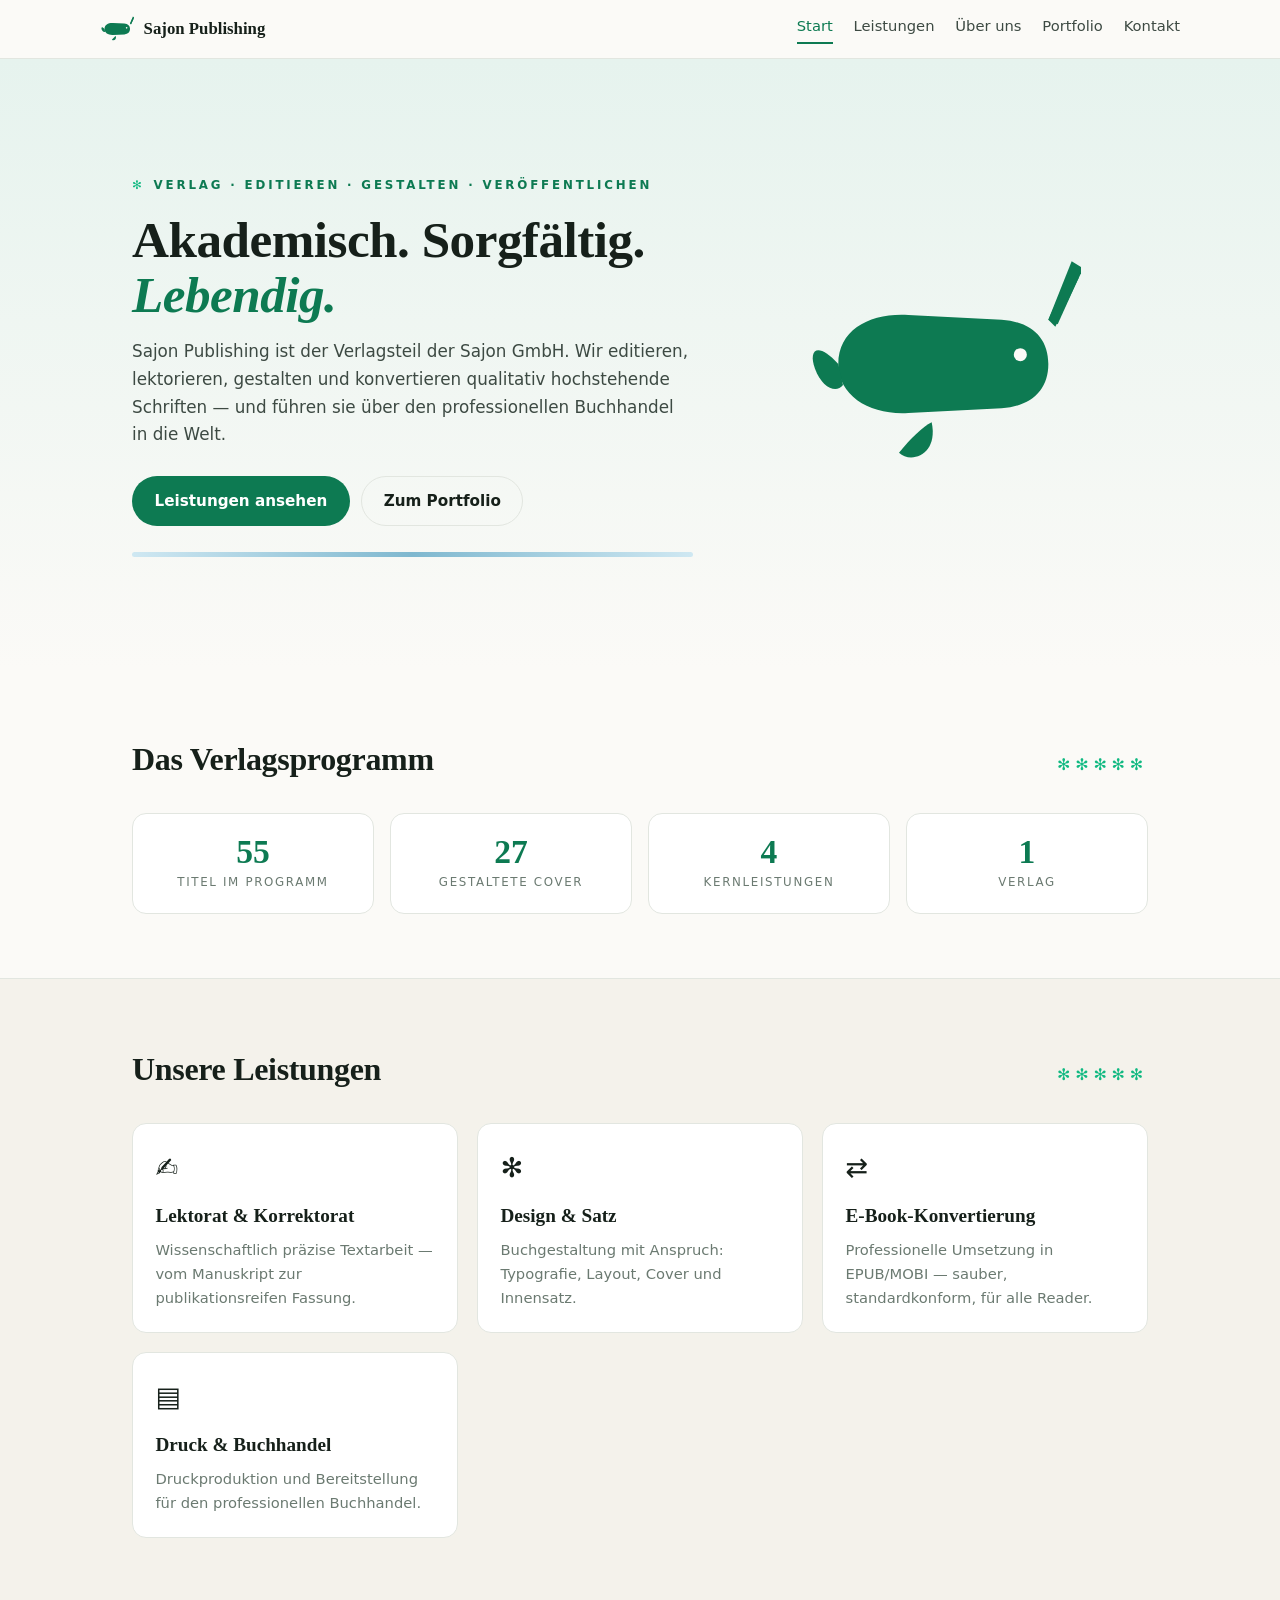
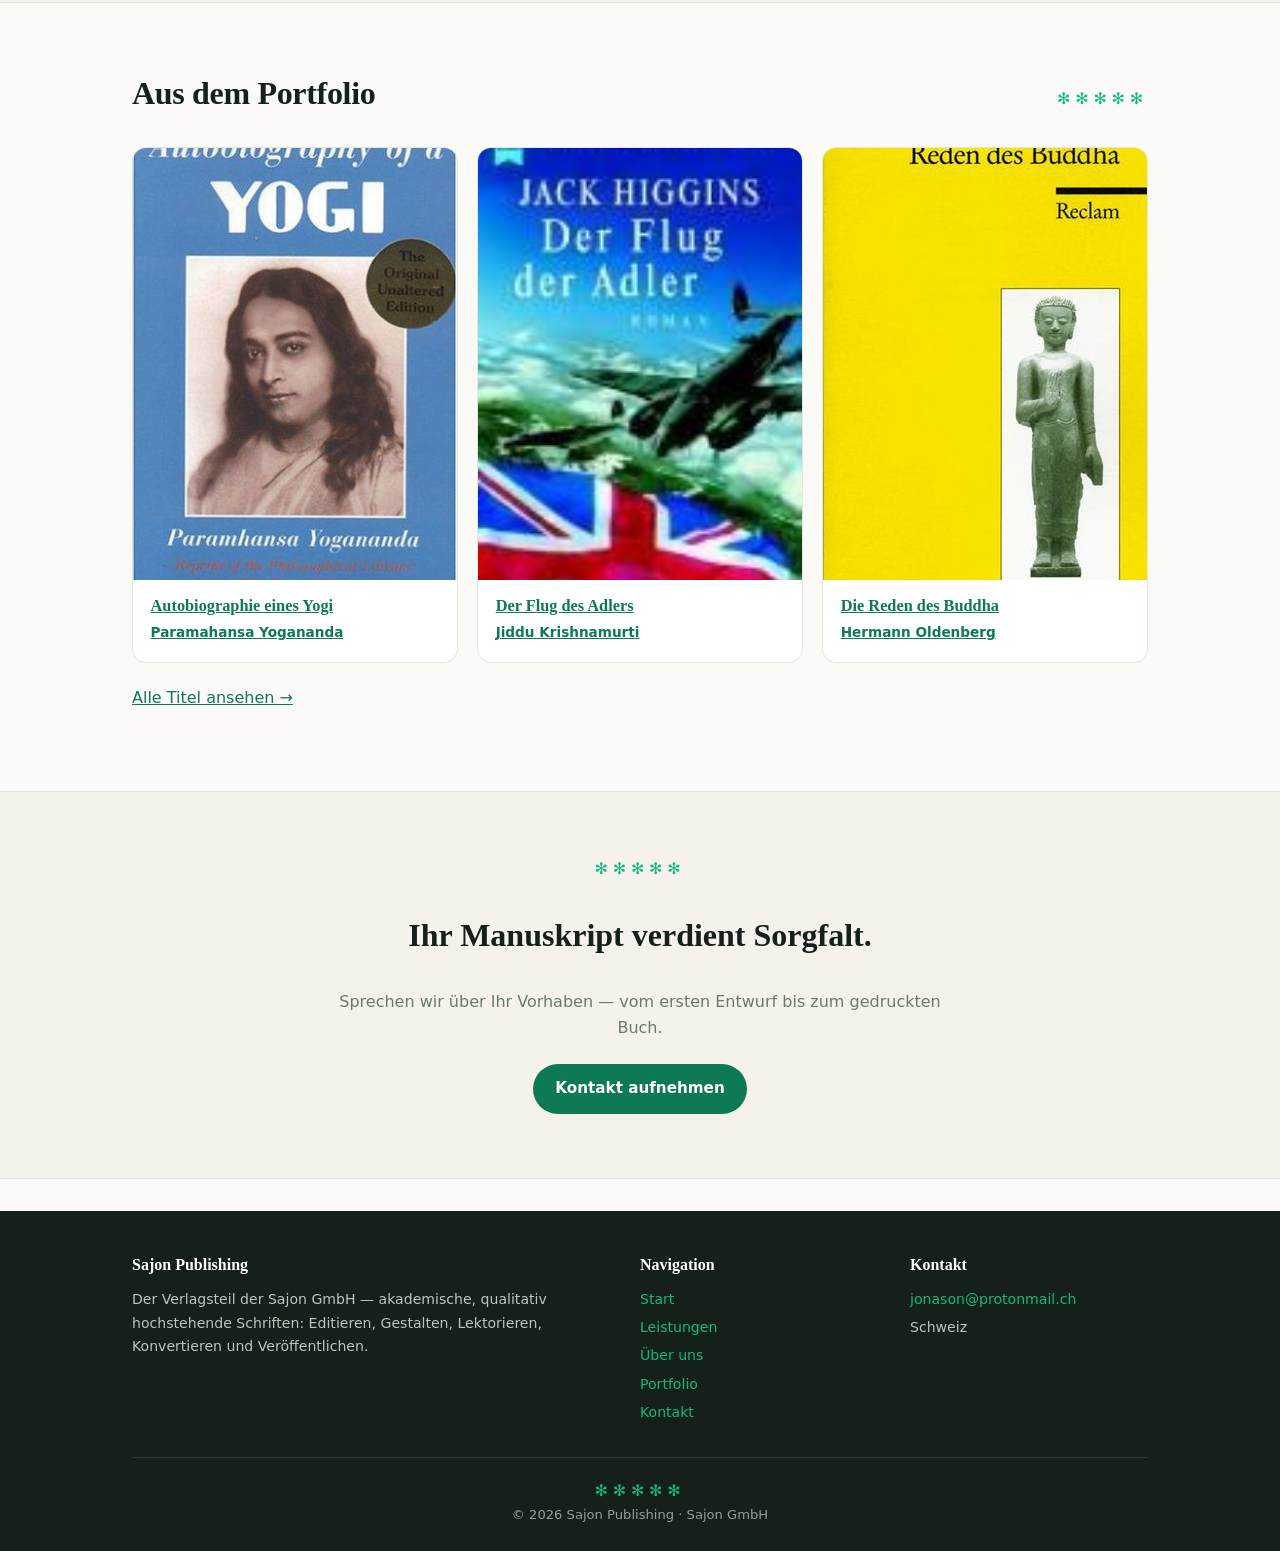
==== index.html @ ee91ffae "Initial commit: SAJON Publishing Website v1.0" ====
<!DOCTYPE html>
<html lang="de">
<head>
<meta charset="UTF-8" />
<meta name="viewport" content="width=device-width, initial-scale=1.0" />
<title>Start · Sajon Publishing</title>
<link rel="stylesheet" href="css/sajon-design-system.css" />
<link rel="icon" href="assets/narwhal.svg" type="image/svg+xml" />
</head>
<body>
<header class="site-header">
  <div class="container nav">
    <a class="brand" href="index.html"><img src="assets/narwhal.svg" alt="Narwal-Logo" /> Sajon Publishing</a>
    <nav class="nav-links">
      <a href="index.html" class="active">Start</a>
      <a href="leistungen.html">Leistungen</a>
      <a href="ueber-uns.html">Über uns</a>
      <a href="portfolio.html">Portfolio</a>
      <a href="kontakt.html">Kontakt</a>
    </nav>
  </div>
</header>

<section class="hero">
  <div class="container">
    <div>
      <span class="eyebrow"><span class="star">✻</span> Verlag · Editieren · Gestalten · Veröffentlichen</span>
      <h1>Akademisch. Sorgfältig.<br /><em>Lebendig.</em></h1>
      <p class="lead">Sajon Publishing ist der Verlagsteil der Sajon GmbH. Wir editieren, lektorieren, gestalten und konvertieren qualitativ hochstehende Schriften — und führen sie über den professionellen Buchhandel in die Welt.</p>
      <div style="display:flex;gap:.7rem;flex-wrap:wrap">
        <a class="btn btn-primary" href="leistungen.html">Leistungen ansehen</a>
        <a class="btn btn-ghost" href="portfolio.html">Zum Portfolio</a>
      </div>
      <div class="ice-stripe"></div>
    </div>
    <div class="hero-art"><img src="assets/narwhal.svg" alt="Sajon Publishing Narwal" /></div>
  </div>
</section>

<section>
  <div class="container">
    <div class="sec-head"><h2>Das Verlagsprogramm</h2><span class="stars">✻✻✻✻✻</span></div>
    <div class="stats">
      <div class="stat"><div class="num">55</div><div class="lbl">Titel im Programm</div></div>
      <div class="stat"><div class="num">27</div><div class="lbl">Gestaltete Cover</div></div>
      <div class="stat"><div class="num">4</div><div class="lbl">Kernleistungen</div></div>
      <div class="stat"><div class="num">1</div><div class="lbl">Verlag</div></div>
    </div>
  </div>
</section>

<section class="sec-alt">
  <div class="container">
    <div class="sec-head"><h2>Unsere Leistungen</h2><span class="stars">✻✻✻✻✻</span></div>
    <div class="grid">
      <a class="card card-link" href="leistungen.html"><span class="icon">✍</span><h3>Lektorat &amp; Korrektorat</h3><p>Wissenschaftlich präzise Textarbeit — vom Manuskript zur publikationsreifen Fassung.</p></a>
      <a class="card card-link" href="leistungen.html"><span class="icon">✻</span><h3>Design &amp; Satz</h3><p>Buchgestaltung mit Anspruch: Typografie, Layout, Cover und Innensatz.</p></a>
      <a class="card card-link" href="leistungen.html"><span class="icon">⇄</span><h3>E-Book-Konvertierung</h3><p>Professionelle Umsetzung in EPUB/MOBI — sauber, standardkonform, für alle Reader.</p></a>
      <a class="card card-link" href="leistungen.html"><span class="icon">▤</span><h3>Druck &amp; Buchhandel</h3><p>Druckproduktion und Bereitstellung für den professionellen Buchhandel.</p></a>
    </div>
  </div>
</section>

<section>
  <div class="container">
    <div class="sec-head"><h2>Aus dem Portfolio</h2><span class="stars">✻✻✻✻✻</span></div>
    <div class="grid">
      <a class="book" href="portfolio.html"><img src="assets/covers/yogananda.jpg" alt="Autobiographie eines Yogi" /><div class="book-body"><h3>Autobiographie eines Yogi</h3><span class="author">Paramahansa Yogananda</span></div></a>
      <a class="book" href="portfolio.html"><img src="assets/covers/krishnamurti_adler.jpg" alt="Der Flug des Adlers" /><div class="book-body"><h3>Der Flug des Adlers</h3><span class="author">Jiddu Krishnamurti</span></div></a>
      <a class="book" href="portfolio.html"><img src="assets/covers/reden_buddha.jpg" alt="Die Reden des Buddha" /><div class="book-body"><h3>Die Reden des Buddha</h3><span class="author">Hermann Oldenberg</span></div></a>
    </div>
    <p style="margin-top:1.4rem"><a href="portfolio.html">Alle Titel ansehen →</a></p>
  </div>
</section>

<section class="sec-alt">
  <div class="container" style="text-align:center">
    <span class="stars">✻✻✻✻✻</span>
    <h2 style="font-family:var(--serif);font-size:clamp(1.4rem,3vw,2rem)">Ihr Manuskript verdient Sorgfalt.</h2>
    <p style="color:var(--muted);max-width:60ch;margin:0 auto 1.4rem">Sprechen wir über Ihr Vorhaben — vom ersten Entwurf bis zum gedruckten Buch.</p>
    <a class="btn btn-primary" href="kontakt.html">Kontakt aufnehmen</a>
  </div>
</section>

<footer class="site-footer">
  <div class="container">
    <div class="footer-grid">
      <div>
        <h4>Sajon Publishing</h4>
        <p>Der Verlagsteil der Sajon GmbH — akademische, qualitativ hochstehende Schriften: Editieren, Gestalten, Lektorieren, Konvertieren und Veröffentlichen.</p>
      </div>
      <div>
        <h4>Navigation</h4>
        <ul>
          <li><a href="index.html">Start</a></li>
          <li><a href="leistungen.html">Leistungen</a></li>
          <li><a href="ueber-uns.html">Über uns</a></li>
          <li><a href="portfolio.html">Portfolio</a></li>
          <li><a href="kontakt.html">Kontakt</a></li>
        </ul>
      </div>
      <div>
        <h4>Kontakt</h4>
        <ul>
          <li><a href="mailto:jonason@protonmail.ch">jonason@protonmail.ch</a></li>
          <li>Schweiz</li>
        </ul>
      </div>
    </div>
    <div class="footer-bottom">
      <span class="stars">✻✻✻✻✻</span><br />
      © 2026 Sajon Publishing · Sajon GmbH
    </div>
  </div>
</footer>
</body>
</html>
---- css/sajon-design-system.css ----
/* ==========================================================================
   SAJON Publishing — Design-System (sajon-design-system.css)
   Motive: Narwal · Smaragdgrün · Eisblau · ✻-Ornament-Sterne
   ========================================================================== */
:root{
  /* Farb-Tokens */
  --emerald:#0d7a52;
  --emerald-bright:#10b981;
  --emerald-dark:#0a5c3e;
  --emerald-tint:#e6f3ee;
  --ice:#cfe8f2;
  --ice-deep:#7fb8cf;
  --ice-light:#e9f4f8;
  --ink:#16201a;
  --ink-soft:#3d4a43;
  --muted:#6b7a71;
  --paper:#fbfaf7;
  --paper-2:#f4f2eb;
  --line:#e2e6e0;
  --card:#ffffff;
  /* Typografie-Tokens */
  --serif:Georgia,"Iowan Old Style","Palatino Linotype","Book Antiqua",serif;
  --sans:system-ui,-apple-system,"Segoe UI",Roboto,Helvetica,Arial,sans-serif;
  /* Effekt-Tokens */
  --radius:14px;
  --shadow:0 10px 30px rgba(22,32,26,.08);
}
*{box-sizing:border-box}
html{scroll-behavior:smooth}
body{margin:0;font-family:var(--sans);color:var(--ink);background:var(--paper);line-height:1.65;-webkit-font-smoothing:antialiased}
a{color:var(--emerald)}
img{max-width:100%;display:block}
.container{max-width:1080px;margin:0 auto;padding-left:clamp(1rem,4vw,2rem);padding-right:clamp(1rem,4vw,2rem)}
section{padding:clamp(2.5rem,6vw,4rem) 0}

/* ---------- Header / Navigation ---------- */
.site-header{position:sticky;top:0;z-index:50;background:rgba(251,250,247,.92);backdrop-filter:blur(10px);border-bottom:1px solid var(--line)}
.nav{display:flex;align-items:center;gap:1.2rem;padding:.75rem 0}
.brand{display:flex;align-items:center;gap:.6rem;text-decoration:none;color:var(--ink);font-family:var(--serif);font-weight:700;font-size:1.05rem}
.brand img{width:34px;height:34px}
.nav-links{margin-left:auto;display:flex;gap:1.3rem;flex-wrap:wrap}
.nav-links a{color:var(--ink-soft);text-decoration:none;font-size:.92rem;padding-bottom:3px;border-bottom:2px solid transparent;transition:.15s}
.nav-links a:hover{color:var(--emerald)}
.nav-links a.active{color:var(--emerald);border-color:var(--emerald)}

/* ---------- Eyebrow / Ornament ---------- */
.eyebrow{display:inline-flex;align-items:center;gap:.55rem;font-size:.74rem;letter-spacing:.24em;text-transform:uppercase;color:var(--emerald);font-weight:700;margin-bottom:1rem}
.eyebrow .star{color:var(--emerald-bright)}
.stars{color:var(--emerald-bright);letter-spacing:.3em;font-size:1rem}

/* ---------- Hero ---------- */
.hero{position:relative;overflow:hidden;background:linear-gradient(180deg,var(--emerald-tint),var(--paper))}
.hero .container{display:grid;grid-template-columns:1.15fr .85fr;gap:2.5rem;align-items:center;padding-top:3rem;padding-bottom:3rem}
.hero h1{font-family:var(--serif);font-weight:700;font-size:clamp(2rem,4.5vw,3.2rem);line-height:1.08;margin:0 0 1rem;letter-spacing:-.01em}
.hero h1 em{font-style:italic;color:var(--emerald)}
.hero .lead{color:var(--ink-soft);font-size:1.05rem;max-width:56ch;margin:0 0 1.7rem}
.hero-art{display:flex;align-items:center;justify-content:center}
.hero-art img{width:min(280px,85%)}
.ice-stripe{height:5px;background:linear-gradient(90deg,var(--ice) 0%,var(--ice-deep) 50%,var(--ice) 100%);border-radius:3px;margin-top:1.6rem}

/* ---------- Buttons ---------- */
.btn{display:inline-flex;align-items:center;gap:.5rem;padding:.72rem 1.35rem;border-radius:999px;font-weight:600;font-size:.95rem;text-decoration:none;border:1px solid transparent;transition:.2s;cursor:pointer}
.btn-primary{background:var(--emerald);color:#fff}
.btn-primary:hover{background:var(--emerald-bright)}
.btn-ghost{border-color:var(--line);color:var(--ink)}
.btn-ghost:hover{border-color:var(--emerald);color:var(--emerald)}

/* ---------- Sections ---------- */
.sec-head{display:flex;align-items:baseline;gap:1rem;margin-bottom:1.7rem}
.sec-head h2{font-family:var(--serif);font-size:clamp(1.5rem,3vw,2rem);margin:0;letter-spacing:-.01em}
.sec-head .stars{margin-left:auto}
.sec-alt{background:var(--paper-2);border-block:1px solid var(--line)}

/* ---------- Cards ---------- */
.grid{display:grid;grid-template-columns:repeat(auto-fill,minmax(250px,1fr));gap:1.2rem}
.card{background:var(--card);border:1px solid var(--line);border-radius:var(--radius);padding:1.35rem 1.4rem;transition:.22s}
.card h3{font-family:var(--serif);font-size:1.2rem;margin:0 0 .4rem}
.card p{color:var(--muted);font-size:.92rem;margin:0}
.card .icon{font-size:1.7rem;display:block;margin-bottom:.55rem}
.card-link{text-decoration:none;color:inherit}
.card-link:hover{border-color:var(--emerald-bright);transform:translateY(-3px);box-shadow:var(--shadow)}
.card .meta{display:block;font-size:.72rem;letter-spacing:.12em;text-transform:uppercase;color:var(--emerald);margin-bottom:.4rem}

/* ---------- Stats ---------- */
.stats{display:grid;grid-template-columns:repeat(auto-fit,minmax(150px,1fr));gap:1rem}
.stat{text-align:center;padding:1.3rem;background:var(--card);border:1px solid var(--line);border-radius:var(--radius)}
.stat .num{font-family:var(--serif);font-size:2.1rem;font-weight:700;color:var(--emerald);line-height:1}
.stat .lbl{font-size:.74rem;letter-spacing:.14em;text-transform:uppercase;color:var(--muted);margin-top:.3rem}

/* ---------- Workflow (Leistungen) ---------- */
.workflow{display:grid;grid-template-columns:repeat(auto-fit,minmax(190px,1fr));gap:1rem;counter-reset:step}
.step{background:var(--card);border:1px solid var(--line);border-radius:var(--radius);padding:1.2rem;position:relative}
.step::before{counter-increment:step;content:counter(step,decimal-leading-zero);font-family:var(--serif);font-size:1.8rem;font-weight:700;color:var(--emerald-bright);display:block;margin-bottom:.4rem}
.step h3{font-family:var(--serif);font-size:1.05rem;margin:0 0 .3rem}
.step p{font-size:.88rem;color:var(--muted);margin:0}

/* ---------- Portfolio / Filter ---------- */
.tabs{display:flex;gap:.5rem;flex-wrap:wrap;margin-bottom:1.4rem}
.tab{border:1px solid var(--line);background:var(--card);border-radius:999px;padding:.45rem 1rem;font-size:.88rem;cursor:pointer;transition:.18s;color:var(--ink-soft)}
.tab:hover{border-color:var(--emerald)}
.tab.active{background:var(--emerald);color:#fff;border-color:var(--emerald)}
.book{background:var(--card);border:1px solid var(--line);border-radius:var(--radius);overflow:hidden;transition:.22s}
.book:hover{border-color:var(--emerald-bright);transform:translateY(-3px);box-shadow:var(--shadow)}
.book img{width:100%;aspect-ratio:3/4;object-fit:cover}
.book .book-body{padding:1rem 1.1rem}
.book h3{font-family:var(--serif);font-size:1.02rem;margin:0 0 .2rem;line-height:1.25}
.book .author{font-size:.85rem;color:var(--emerald);font-weight:600}
.book .pub{font-size:.8rem;color:var(--muted);margin-top:.25rem}

/* ---------- Formular (Kontakt) ---------- */
.form{display:grid;gap:1rem}
.form label{font-size:.85rem;font-weight:600}
.form input,.form textarea{width:100%;padding:.7rem .85rem;border:1px solid var(--line);border-radius:10px;font:inherit;font-size:.95rem;background:var(--card);color:var(--ink)}
.form input:focus,.form textarea:focus{outline:2px solid var(--emerald-bright);border-color:transparent}
.two-col{display:grid;grid-template-columns:1fr 1fr;gap:1rem}
.kontakt-item{display:flex;gap:.8rem;align-items:flex-start;margin-bottom:1.1rem}
.kontakt-item .k-icon{font-size:1.3rem;flex:none}
.kontakt-item .k-val{font-size:.95rem}
.kontakt-item a{color:var(--emerald);text-decoration:none}
.kontakt-item a:hover{text-decoration:underline}

/* ---------- Footer ---------- */
.site-footer{background:var(--ink);color:#dfe7e1;padding:2.6rem 0 1.6rem;margin-top:2rem}
.site-footer a{color:var(--emerald-bright);text-decoration:none}
.site-footer a:hover{text-decoration:underline}
.footer-grid{display:grid;grid-template-columns:2fr 1fr 1fr;gap:2rem;margin-bottom:1.8rem}
.site-footer h4{font-family:var(--serif);font-size:1rem;margin:0 0 .6rem;color:#fff}
.site-footer p,.site-footer li{font-size:.88rem;color:#b9c5bd;margin:.3rem 0}
.site-footer ul{list-style:none;padding:0;margin:0}
.footer-bottom{border-top:1px solid #2b3a30;padding-top:1.2rem;text-align:center;font-size:.82rem;color:#8fa094}
.footer-bottom .stars{color:var(--emerald-bright)}

/* ---------- Responsive ---------- */
@media (max-width:820px){
  .hero .container{grid-template-columns:1fr}
  .hero-art{order:-1}
  .footer-grid{grid-template-columns:1fr}
  .two-col{grid-template-columns:1fr}
  .nav-links{gap:.8rem;font-size:.85rem}
}
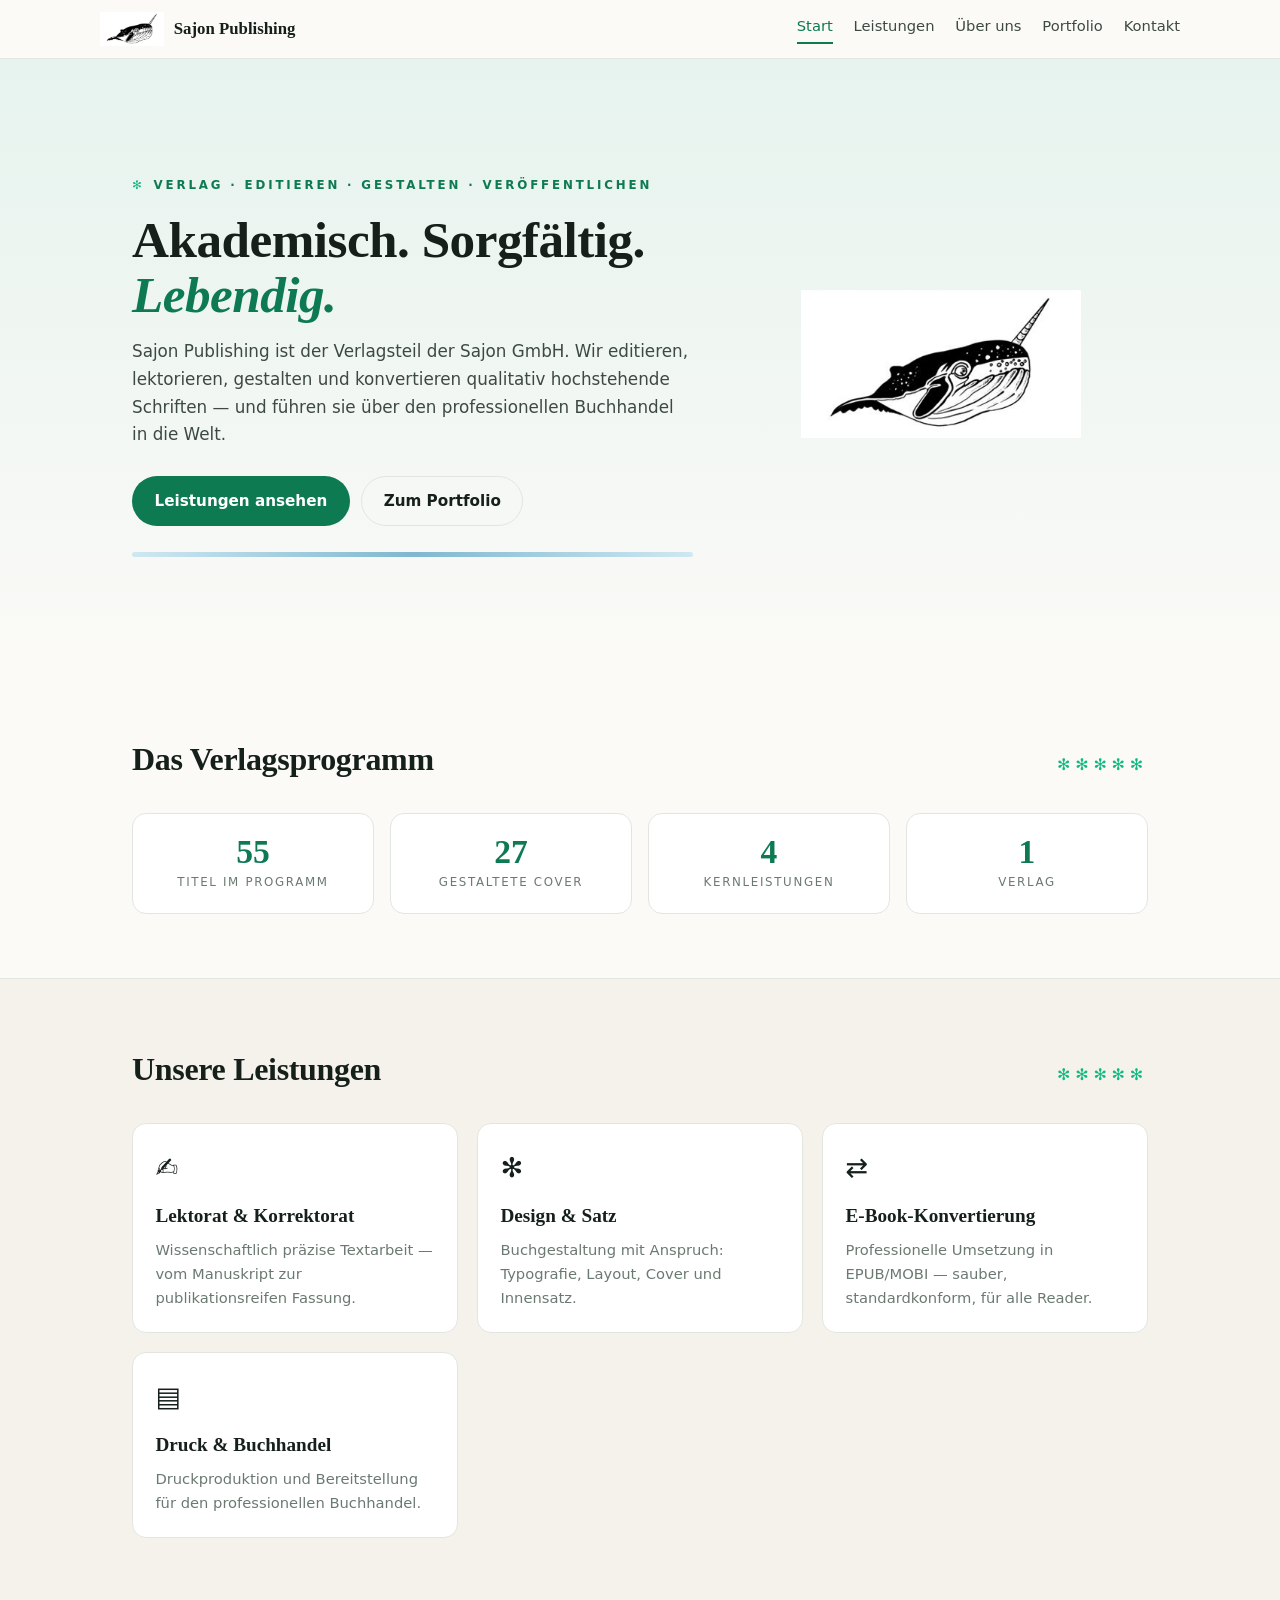
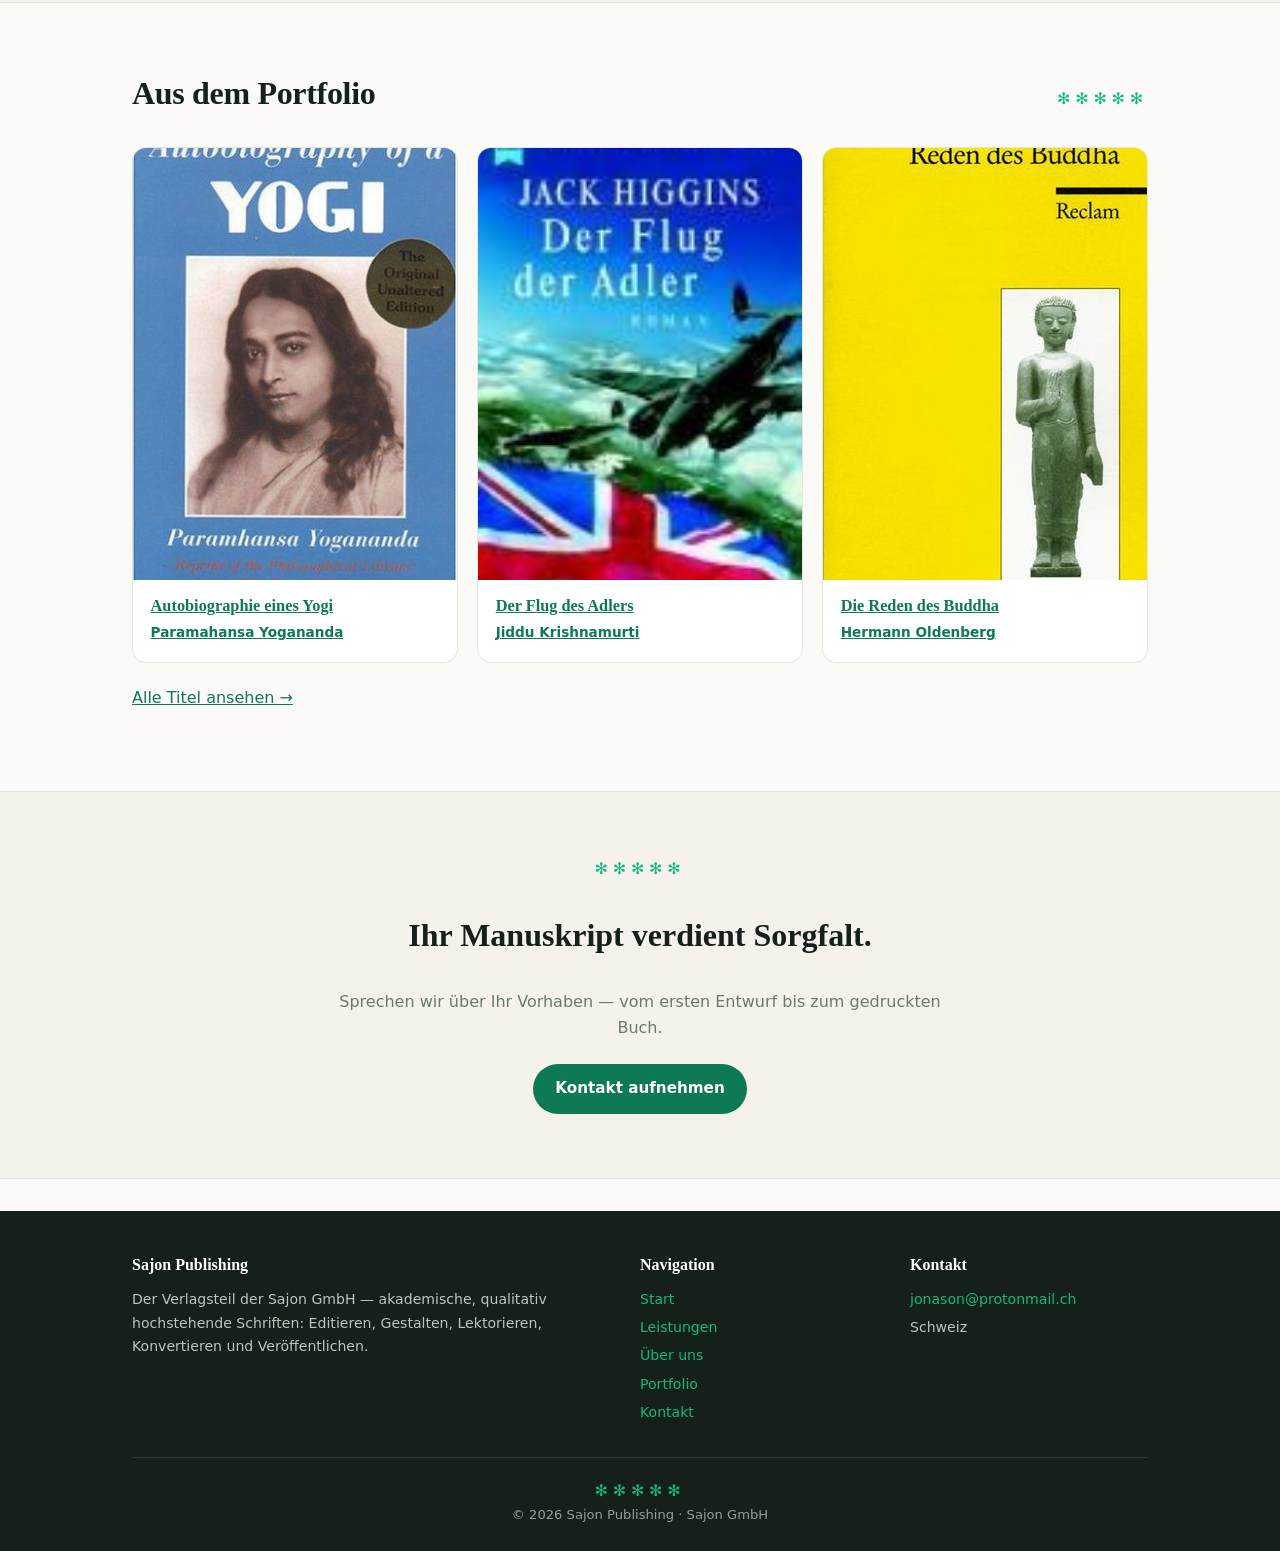
==== commit c8793782: "Original-Narwal-Logo (Sajon GmbH) als Website-Logo; ORCID ergänzt; Platzhalter-Logo archiviert" ====
--- a/index.html
+++ b/index.html
@@ -5,12 +5,12 @@
 <meta name="viewport" content="width=device-width, initial-scale=1.0" />
 <title>Start · Sajon Publishing</title>
 <link rel="stylesheet" href="css/sajon-design-system.css" />
-<link rel="icon" href="assets/narwhal.svg" type="image/svg+xml" />
+<link rel="icon" href="assets/logo.png" type="image/png" />
 </head>
 <body>
 <header class="site-header">
   <div class="container nav">
-    <a class="brand" href="index.html"><img src="assets/narwhal.svg" alt="Narwal-Logo" /> Sajon Publishing</a>
+    <a class="brand" href="index.html"><img src="assets/logo.png" alt="Narwal-Logo" /> Sajon Publishing</a>
     <nav class="nav-links">
       <a href="index.html" class="active">Start</a>
       <a href="leistungen.html">Leistungen</a>
@@ -33,7 +33,7 @@
       </div>
       <div class="ice-stripe"></div>
     </div>
-    <div class="hero-art"><img src="assets/narwhal.svg" alt="Sajon Publishing Narwal" /></div>
+    <div class="hero-art"><img src="assets/logo.png" alt="Sajon Publishing Narwal" /></div>
   </div>
 </section>
 
--- a/css/sajon-design-system.css
+++ b/css/sajon-design-system.css
@@ -37,7 +37,7 @@
 .site-header{position:sticky;top:0;z-index:50;background:rgba(251,250,247,.92);backdrop-filter:blur(10px);border-bottom:1px solid var(--line)}
 .nav{display:flex;align-items:center;gap:1.2rem;padding:.75rem 0}
 .brand{display:flex;align-items:center;gap:.6rem;text-decoration:none;color:var(--ink);font-family:var(--serif);font-weight:700;font-size:1.05rem}
-.brand img{width:34px;height:34px}
+.brand img{height:34px;width:auto}
 .nav-links{margin-left:auto;display:flex;gap:1.3rem;flex-wrap:wrap}
 .nav-links a{color:var(--ink-soft);text-decoration:none;font-size:.92rem;padding-bottom:3px;border-bottom:2px solid transparent;transition:.15s}
 .nav-links a:hover{color:var(--emerald)}
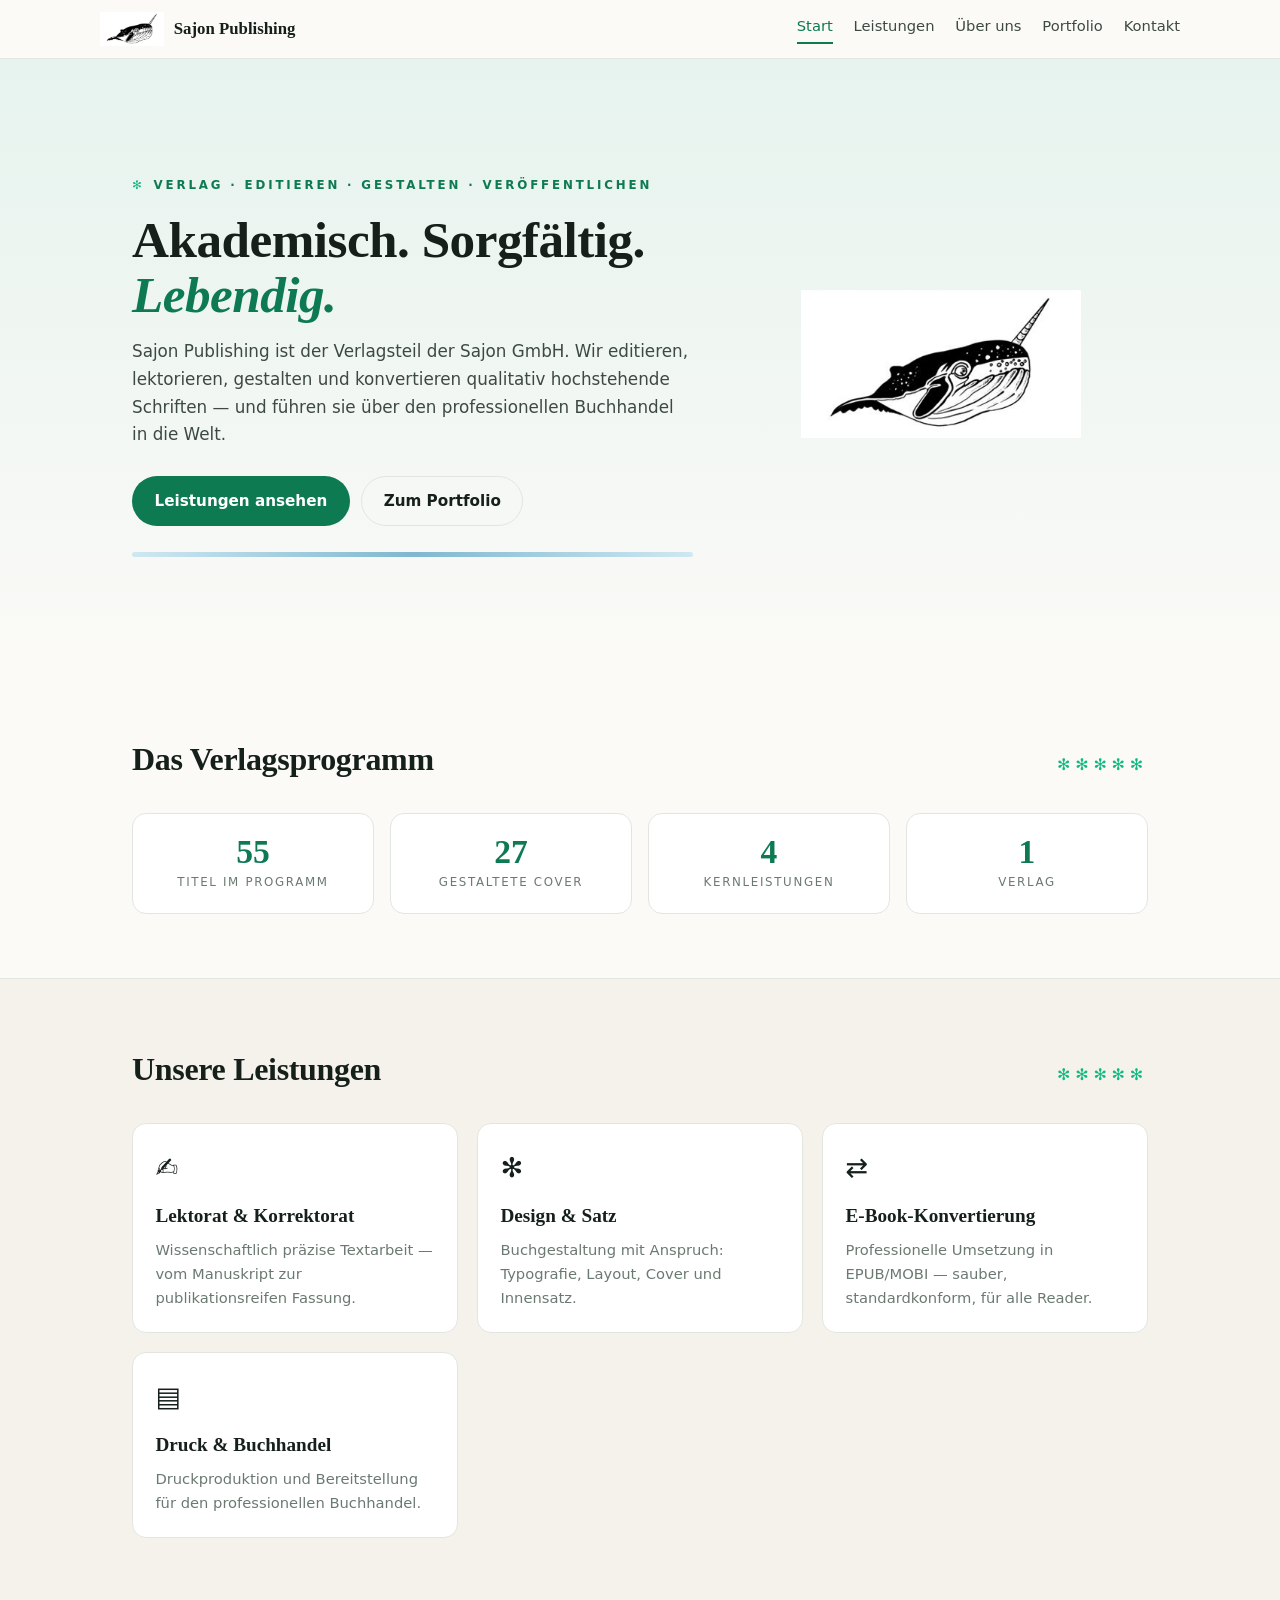
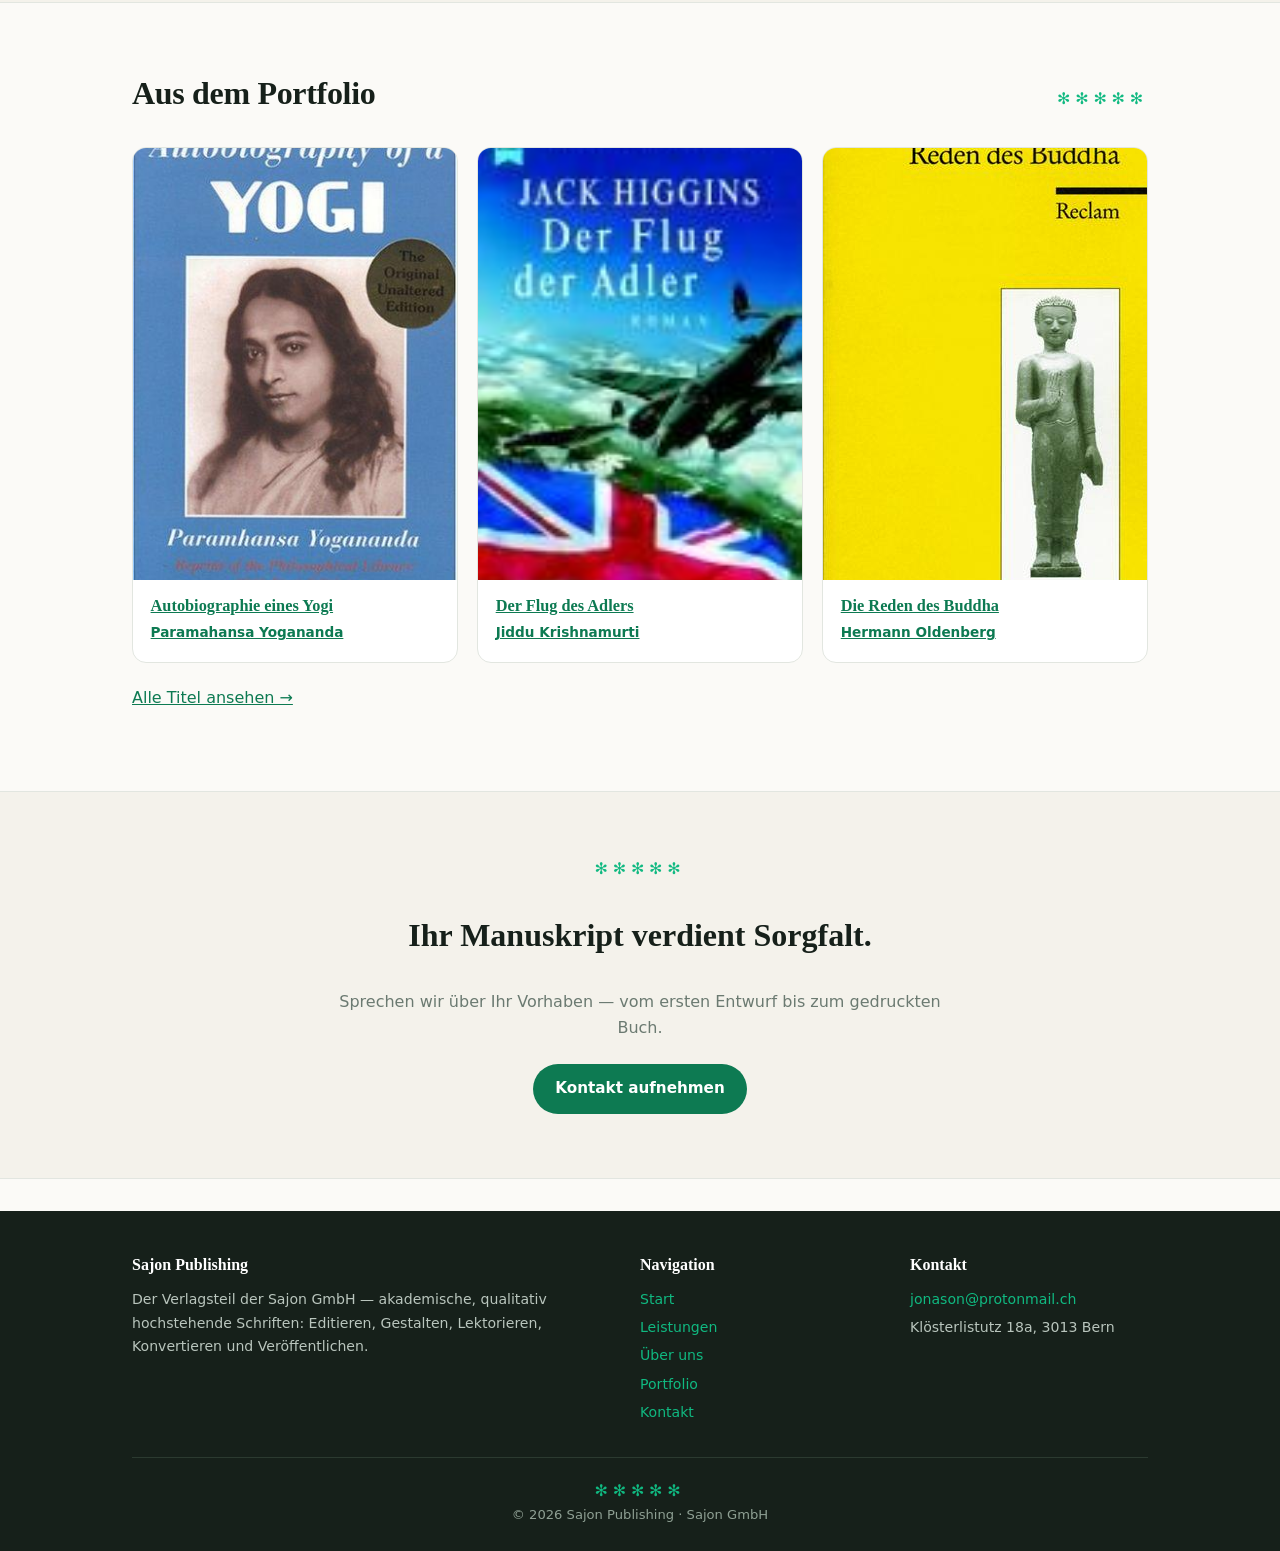
==== commit 5b79e474: "Adresse (Klösterlistutz 18a, 3013 Bern) + Karte Bern; redundantes Jekyll-Workflow entfernt" ====
--- a/index.html
+++ b/index.html
@@ -103,7 +103,7 @@
         <h4>Kontakt</h4>
         <ul>
           <li><a href="mailto:jonason@protonmail.ch">jonason@protonmail.ch</a></li>
-          <li>Schweiz</li>
+          <li>Klösterlistutz 18a, 3013 Bern</li>
         </ul>
       </div>
     </div>
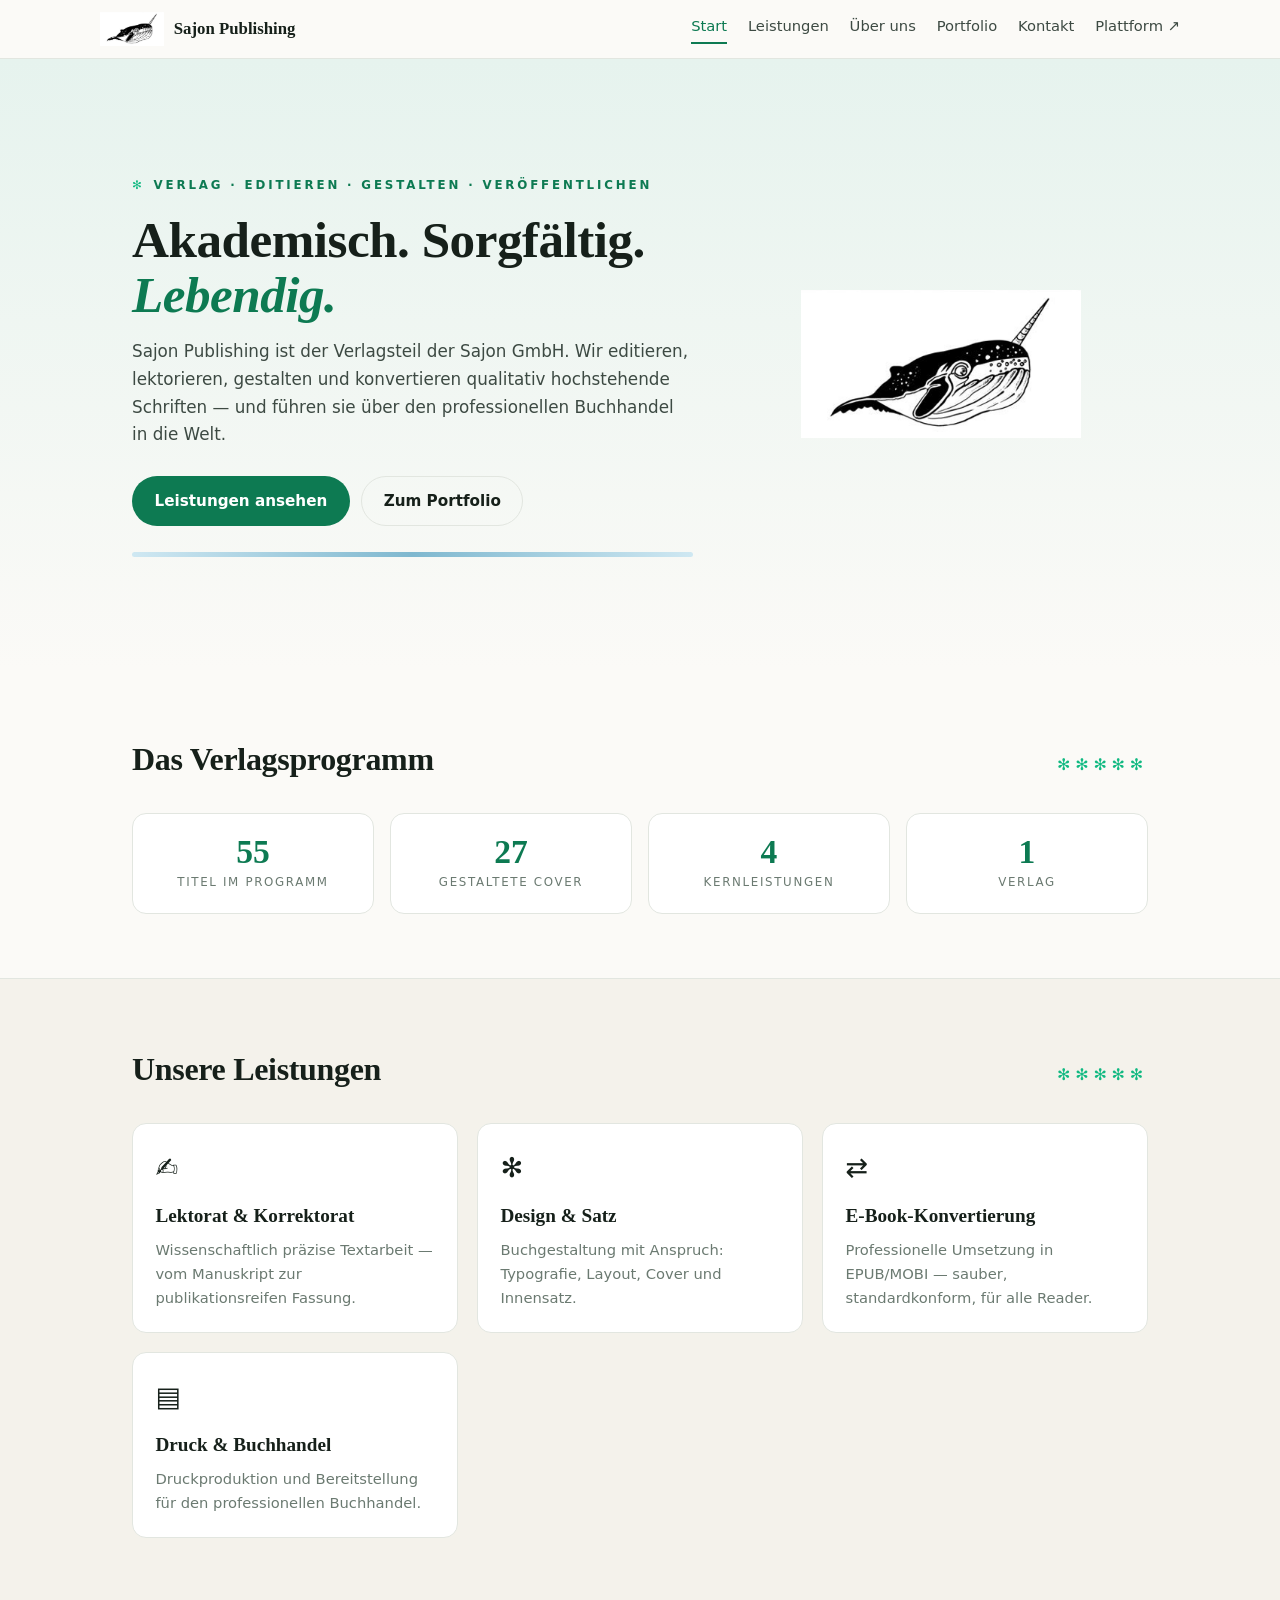
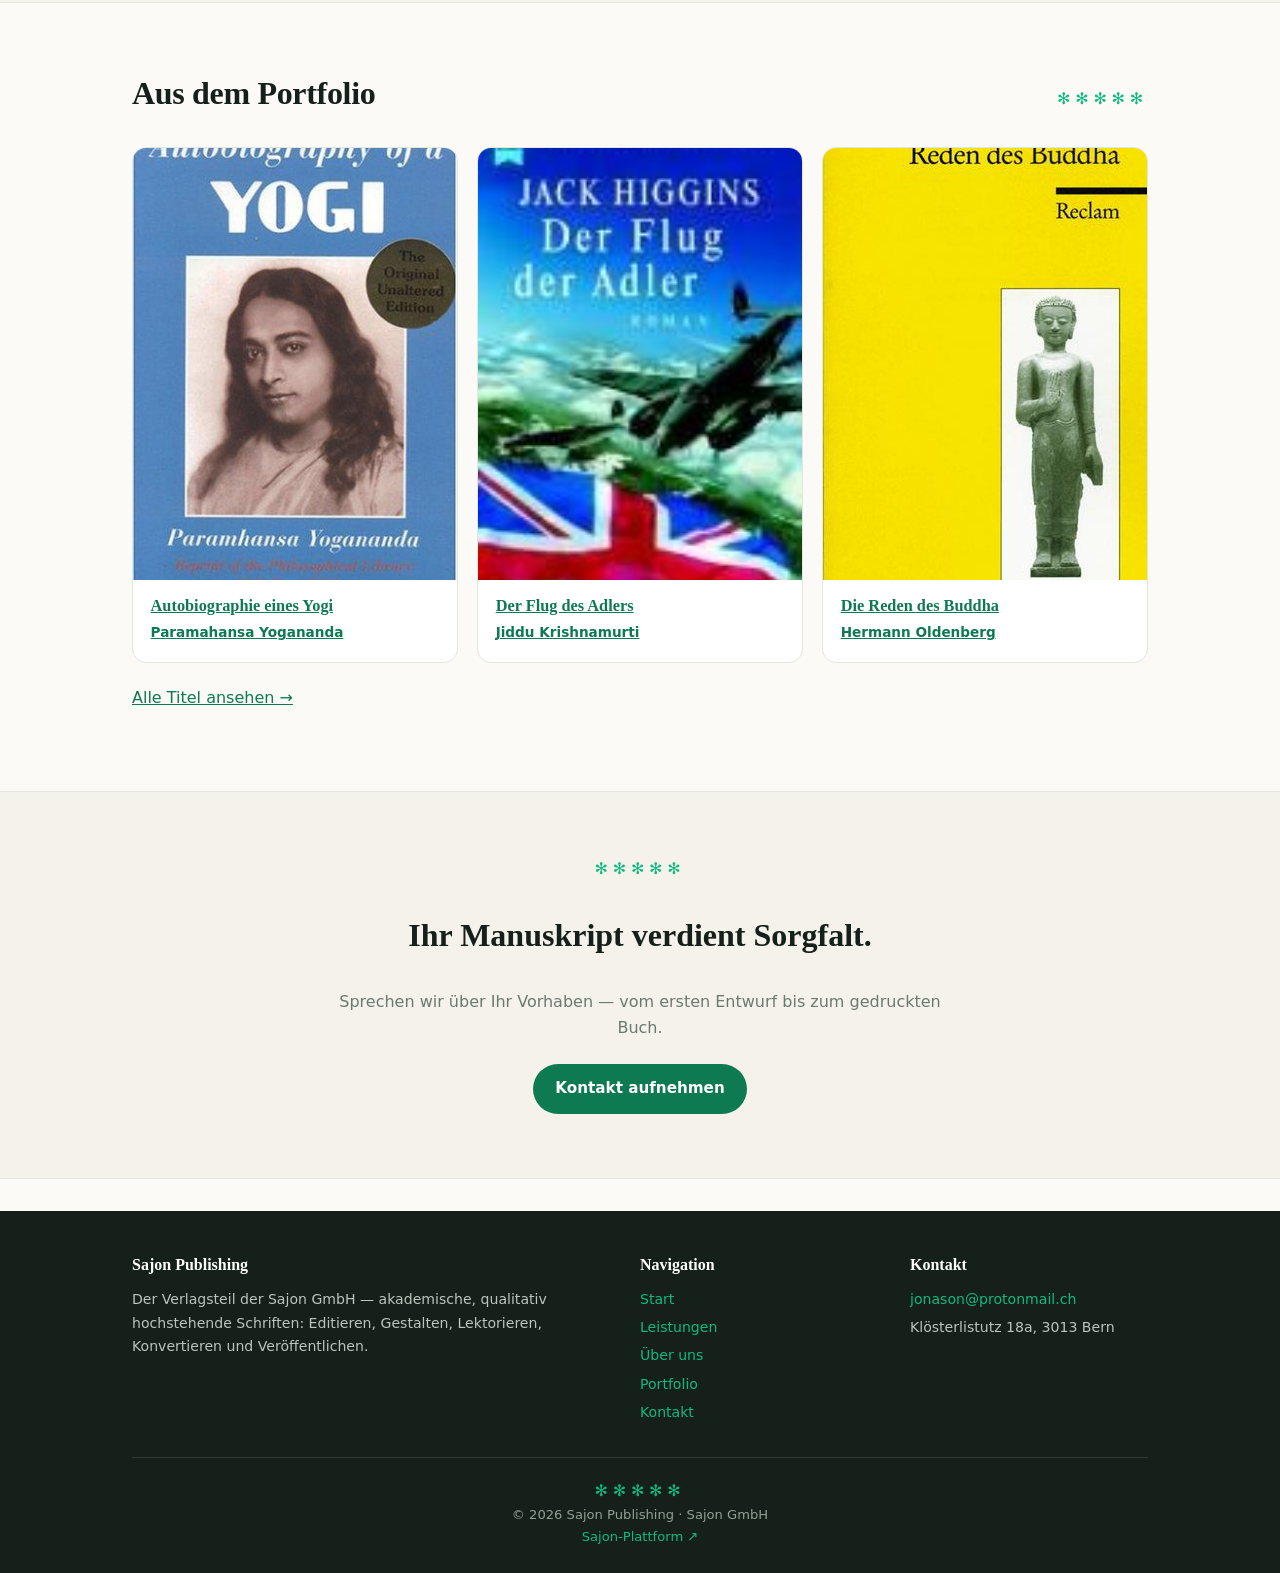
==== commit d5230cc2: "Verlinkung zur Sajon-Plattform (Nav + Footer)" ====
--- a/index.html
+++ b/index.html
@@ -17,6 +17,7 @@
       <a href="ueber-uns.html">Über uns</a>
       <a href="portfolio.html">Portfolio</a>
       <a href="kontakt.html">Kontakt</a>
+      <a href="https://jonason92.github.io/sajon-platform/" target="_blank" rel="noopener">Plattform ↗</a>
     </nav>
   </div>
 </header>
@@ -109,7 +110,8 @@
     </div>
     <div class="footer-bottom">
       <span class="stars">✻✻✻✻✻</span><br />
-      © 2026 Sajon Publishing · Sajon GmbH
+      © 2026 Sajon Publishing · Sajon GmbH<br />
+      <a href="https://jonason92.github.io/sajon-platform/" target="_blank" rel="noopener">Sajon-Plattform ↗</a>
     </div>
   </div>
 </footer>
